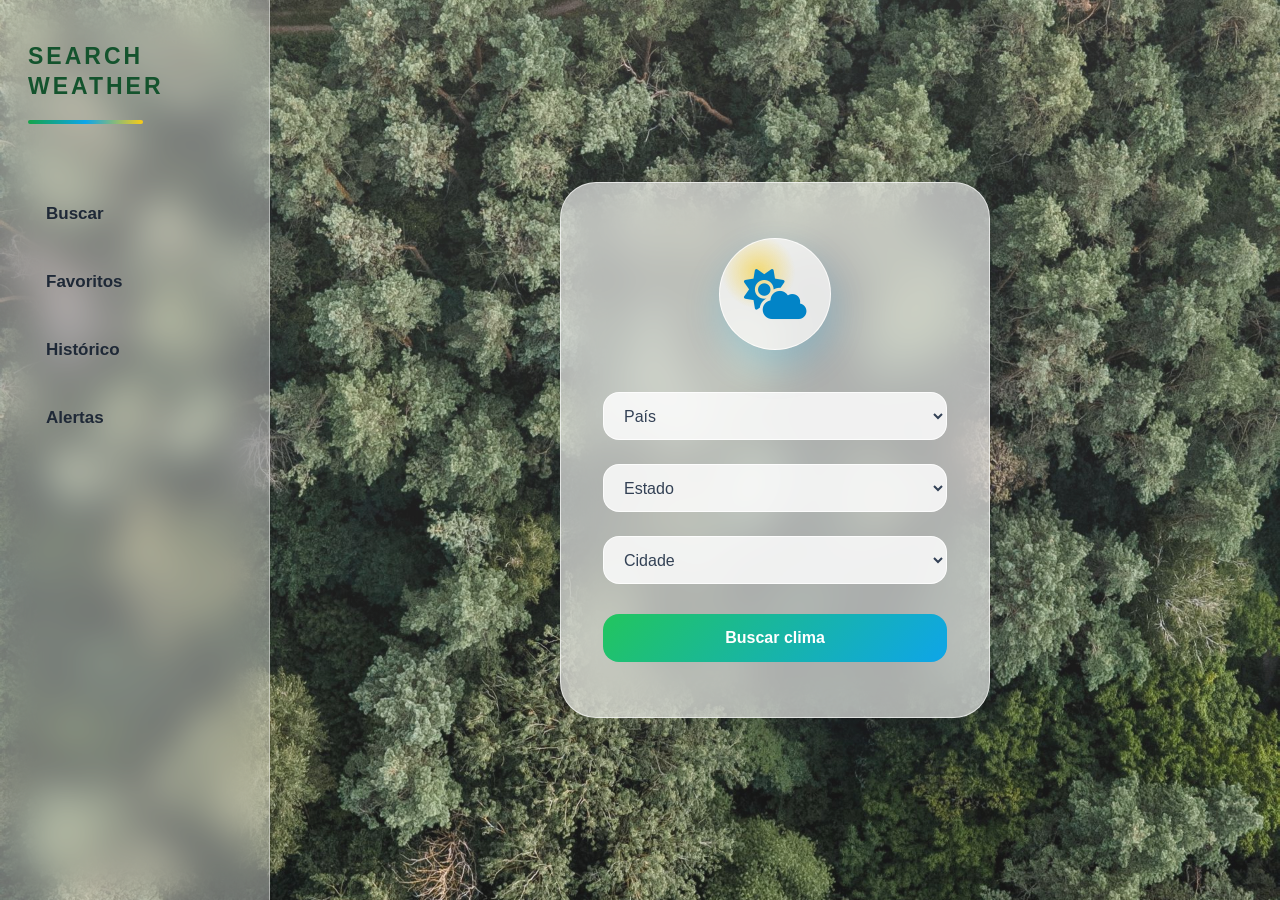
==== frontEnd/parteHTML/index.html @ 6e717e31 "Finalizando a home, parte HMTL e CSS da primeira pagina" ====
<!DOCTYPE html>
<html lang="pt-br">
<head>
    <meta charset="UTF-8">
    <meta name="viewport" content="width=device-width, initial-scale=1.0">
    <title>Search Weather - Home</title>

    <link rel="stylesheet" href="/frontEnd/parteCSS/style.css">
    <link rel="stylesheet" href="https://cdnjs.cloudflare.com/ajax/libs/font-awesome/6.5.1/css/all.min.css">
</head>
<body>
    <nav class="navbar">
        <div>
            <h1>SEARCH WEATHER</h1>

            <ul>
                <li>Buscar</li>
                <li>Favoritos</li>
                <li>Histórico</li>
                <li>Alertas</li>
            </ul>
        </div>
    </nav>

    <main>
        <form class="card_principal">
            <div>
                <div class="weather-circle">
                    <i id="weatherIcon" class="fa-solid fa-cloud-sun"></i>
                </div>

                <select name="pais" id="pais" required>
                    <option value="" selected disabled>País</option>
                </select>

                <select name="estado" id="estado" required>
                    <option value="" selected disabled>Estado</option>
                </select>

                <select name="cidade" id="cidade" required>
                    <option value="" selected disabled>Cidade</option>
                </select>

                <button type="submit">Buscar clima</button>
            </div>
        </form>
    </main>
</body>
</html>
---- frontEnd/parteCSS/style.css ----
* {
    margin: 0;
    padding: 0;
    box-sizing: border-box;
}

body {
    min-height: 100vh;
    color: #1f2937;
    font-family: Arial, Helvetica, sans-serif;
    display: flex;

    background:
        linear-gradient(
            rgba(255, 255, 255, 0.16),
            rgba(255, 255, 255, 0.08)
        ),
        url("/img/pexels-olenkabohovyk-10967985.jpg");

    background-size: cover;
    background-position: center 42%;
    background-repeat: no-repeat;
    background-attachment: fixed;
}


.navbar {
    width: 270px;
    min-height: 100vh;
    padding: 42px 28px;

    background: rgba(255, 255, 255, 0.36);
    backdrop-filter: blur(18px);
    -webkit-backdrop-filter: blur(18px);

    border-right: 1px solid rgba(255, 255, 255, 0.42);
    box-shadow: 10px 0 35px rgba(31, 41, 55, 0.10);
}

.navbar div {
    height: 100%;
    display: flex;
    flex-direction: column;
    gap: 65px;
}

.navbar h1 {
    font-size: 23px;
    color: #14532d;
    letter-spacing: 3px;
    line-height: 1.3;
    position: relative;
    padding-bottom: 22px;
}

.navbar h1::after {
    content: "";
    position: absolute;
    left: 0;
    bottom: 0;
    width: 115px;
    height: 4px;
    border-radius: 999px;
    background: linear-gradient(90deg, #16a34a, #0ea5e9, #facc15);
}

.navbar ul {
    list-style: none;
    display: flex;
    flex-direction: column;
    gap: 18px;
}

.navbar li {
    padding: 15px 18px;
    border-radius: 18px;
    cursor: pointer;
    color: #1f2937;
    font-size: 17px;
    font-weight: 600;
    transition: 0.25s ease;
}

.navbar li:hover {
    color: #14532d;
    background: rgba(255, 255, 255, 0.55);
    transform: translateX(8px);
    box-shadow: inset 4px 0 0 #22c55e;
}

main {
    flex: 1;
    min-height: 100vh;
    display: flex;
    justify-content: center;
    align-items: center;
}

.card_principal {
    width: 430px;
    min-height: 460px;
    padding: 55px 42px;
    border-radius: 36px;

    background: rgba(255, 255, 255, 0.62);
    backdrop-filter: blur(22px);
    border: 1px solid rgba(255, 255, 255, 0.65);
    box-shadow: 0 24px 70px rgba(31, 41, 55, 0.18);

    display: flex;
    flex-direction: column;
    justify-content: center;
}

.card_principal div {
    display: flex;
    flex-direction: column;
    gap: 24px;
}

.weather-circle {
    width: 112px;
    height: 112px;
    border-radius: 50%;
    margin: 0 auto 18px auto;

    display: flex;
    align-items: center;
    justify-content: center;

    background:
        radial-gradient(circle at 35% 30%, rgba(250, 204, 21, 0.55), transparent 35%),
        rgba(255, 255, 255, 0.70);

    border: 1px solid rgba(255, 255, 255, 0.8);
    box-shadow: 0 16px 35px rgba(14, 165, 233, 0.22);
}

.weather-circle i {
    font-size: 50px;
    color: #0284c7;
}

.card_principal select,
.card_principal button {
    width: 100%;
    height: 48px;
    border-radius: 16px;
    outline: none;
    font-size: 16px;
}

.card_principal select {
    padding: 0 16px;
    background: rgba(255, 255, 255, 0.82);
    color: #334155;
    border: 1px solid rgba(255, 255, 255, 0.85);
}

.card_principal select:focus {
    border-color: #38bdf8;
    box-shadow: 0 0 0 4px rgba(56, 189, 248, 0.18);
}

.card_principal button {
    border: none;
    background: linear-gradient(135deg, #22c55e, #0ea5e9);
    color: white;
    font-weight: bold;
    cursor: pointer;
    transition: 0.25s ease;
    margin-top: 6px;
}

.card_principal button:hover {
    transform: translateY(-2px);
    box-shadow: 0 12px 28px rgba(34, 197, 94, 0.26);
}
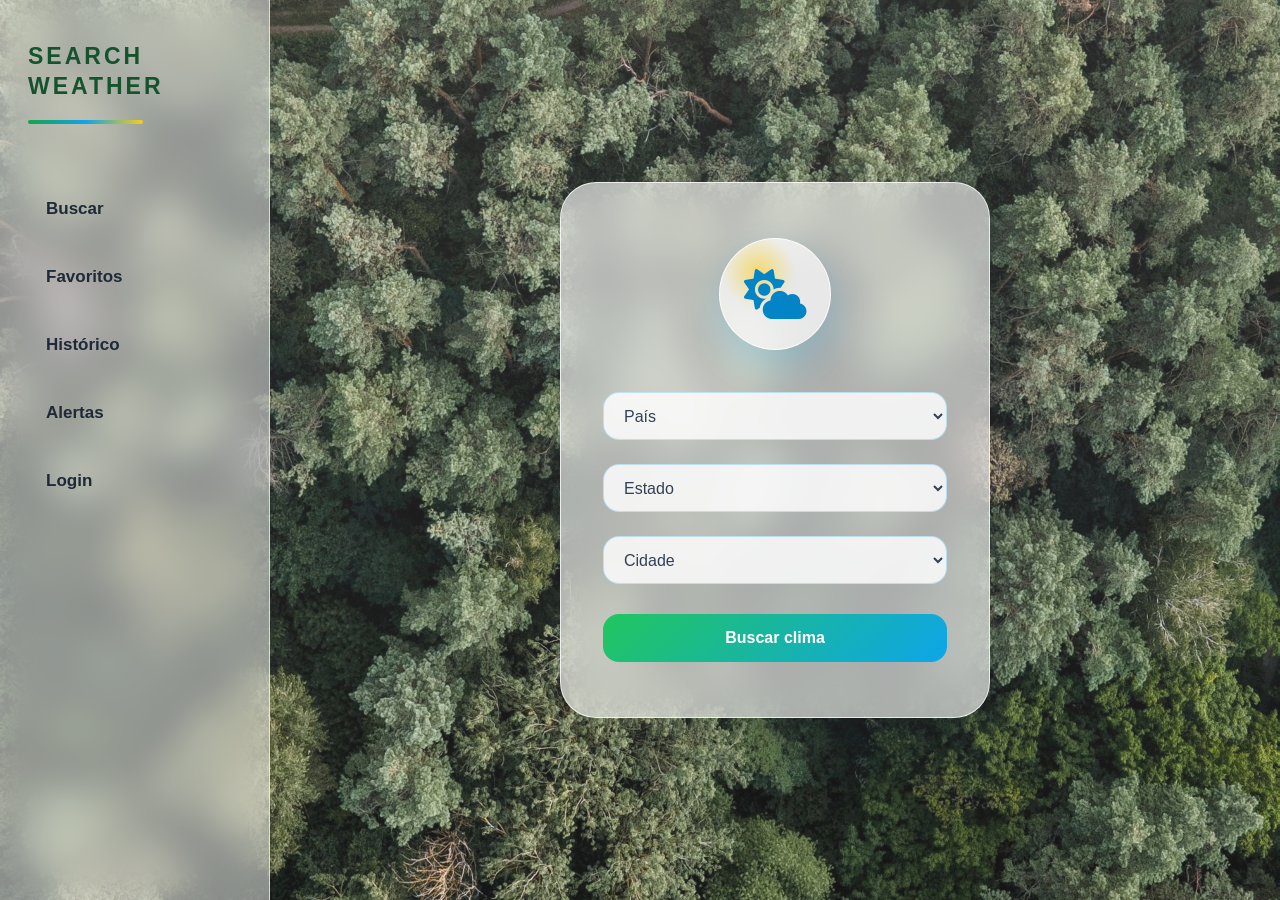
==== commit 99e79a63: "Atualizando HTML" ====
--- a/frontEnd/parteHTML/index.html
+++ b/frontEnd/parteHTML/index.html
@@ -3,47 +3,120 @@
 <head>
     <meta charset="UTF-8">
     <meta name="viewport" content="width=device-width, initial-scale=1.0">
+
     <title>Search Weather - Home</title>
 
-    <link rel="stylesheet" href="/frontEnd/parteCSS/style.css">
-    <link rel="stylesheet" href="https://cdnjs.cloudflare.com/ajax/libs/font-awesome/6.5.1/css/all.min.css">
+    <link
+        rel="stylesheet"
+        href="/frontEnd/parteCSS/style.css"
+    >
+
+    <link
+        rel="stylesheet"
+        href="https://cdnjs.cloudflare.com/ajax/libs/font-awesome/6.5.1/css/all.min.css"
+    >
 </head>
+
 <body>
+
     <nav class="navbar">
         <div>
             <h1>SEARCH WEATHER</h1>
+            
+            <ul>
+                <li>
+                    <a href="/frontEnd/parteHTML/buscar.html">
+                        Buscar
+                    </a>
+                </li>
 
-            <ul>
-                <li>Buscar</li>
-                <li>Favoritos</li>
-                <li>Histórico</li>
-                <li>Alertas</li>
+                <li>
+                    <a href="/frontEnd/parteHTML/favoritos.html">
+                        Favoritos
+                    </a>
+                </li>
+
+                <li>
+                    <a href="/frontEnd/parteHTML/historico.html">
+                        Histórico
+                    </a>
+                </li>
+
+                <li>
+                    <a href="/frontEnd/parteHTML/alertas.html">
+                        Alertas
+                    </a>
+                </li>
+
+                <li>
+                    <a href="/frontEnd/parteHTML/login.html">
+                        Login
+                    </a>
+                </li>
             </ul>
         </div>
     </nav>
 
     <main>
         <form class="card_principal">
+
             <div>
                 <div class="weather-circle">
-                    <i id="weatherIcon" class="fa-solid fa-cloud-sun"></i>
+                    <i
+                        id="weatherIcon"
+                        class="fa-solid fa-cloud-sun"
+                    ></i>
                 </div>
 
-                <select name="pais" id="pais" required>
-                    <option value="" selected disabled>País</option>
+                <select
+                    name="pais"
+                    id="pais"
+                    required
+                >
+                    <option
+                        value=""
+                        selected
+                        disabled
+                    >
+                        País
+                    </option>
                 </select>
 
-                <select name="estado" id="estado" required>
-                    <option value="" selected disabled>Estado</option>
+                <select
+                    name="estado"
+                    id="estado"
+                    required
+                >
+                    <option
+                        value=""
+                        selected
+                        disabled
+                    >
+                        Estado
+                    </option>
                 </select>
 
-                <select name="cidade" id="cidade" required>
-                    <option value="" selected disabled>Cidade</option>
+                <select
+                    name="cidade"
+                    id="cidade"
+                    required
+                >
+                    <option
+                        value=""
+                        selected
+                        disabled
+                    >
+                        Cidade
+                    </option>
                 </select>
 
-                <button type="submit">Buscar clima</button>
+                <button type="submit">
+                    Buscar clima
+                </button>
             </div>
+
         </form>
     </main>
+
 </body>
 </html>
--- a/frontEnd/parteCSS/style.css
+++ b/frontEnd/parteCSS/style.css
@@ -6,9 +6,10 @@
 
 body {
     min-height: 100vh;
+    display: flex;
+
     color: #1f2937;
     font-family: Arial, Helvetica, sans-serif;
-    display: flex;
 
     background:
         linear-gradient(
@@ -23,156 +24,276 @@
     background-attachment: fixed;
 }
 
+/* NAVBAR */
 
 .navbar {
     width: 270px;
     min-height: 100vh;
     padding: 42px 28px;
 
-    background: rgba(255, 255, 255, 0.36);
+    background: rgba(255, 255, 255, 0.48);
+
     backdrop-filter: blur(18px);
     -webkit-backdrop-filter: blur(18px);
 
-    border-right: 1px solid rgba(255, 255, 255, 0.42);
-    box-shadow: 10px 0 35px rgba(31, 41, 55, 0.10);
-}
-
-.navbar div {
-    height: 100%;
+    border-right: 1px solid rgba(255, 255, 255, 0.65);
+
+    box-shadow:
+        10px 0 35px rgba(31, 41, 55, 0.08);
+}
+
+.navbar > div {
+    min-height: calc(100vh - 84px);
+
     display: flex;
     flex-direction: column;
-    gap: 65px;
+    gap: 60px;
 }
 
 .navbar h1 {
+    position: relative;
+
+    padding-bottom: 22px;
+
+    color: #14532d;
     font-size: 23px;
-    color: #14532d;
     letter-spacing: 3px;
     line-height: 1.3;
-    position: relative;
-    padding-bottom: 22px;
 }
 
 .navbar h1::after {
     content: "";
+
     position: absolute;
     left: 0;
     bottom: 0;
+
     width: 115px;
     height: 4px;
+
     border-radius: 999px;
-    background: linear-gradient(90deg, #16a34a, #0ea5e9, #facc15);
+
+    background:
+        linear-gradient(
+            90deg,
+            #16a34a,
+            #0ea5e9,
+            #facc15
+        );
 }
 
 .navbar ul {
     list-style: none;
+
     display: flex;
     flex-direction: column;
     gap: 18px;
 }
 
 .navbar li {
+    border-radius: 18px;
+
+    transition:
+        transform 0.25s ease,
+        background 0.25s ease,
+        box-shadow 0.25s ease;
+}
+
+.navbar li:hover {
+    background: rgba(255, 255, 255, 0.65);
+
+    transform: translateX(8px);
+
+    box-shadow:
+        inset 4px 0 0 #22c55e;
+}
+
+.navbar a {
+    display: block;
+
     padding: 15px 18px;
-    border-radius: 18px;
-    cursor: pointer;
+
     color: #1f2937;
     font-size: 17px;
     font-weight: 600;
-    transition: 0.25s ease;
-}
-
-.navbar li:hover {
+    text-decoration: none;
+
+    transition: color 0.25s ease;
+}
+
+.navbar li:hover a {
     color: #14532d;
-    background: rgba(255, 255, 255, 0.55);
-    transform: translateX(8px);
-    box-shadow: inset 4px 0 0 #22c55e;
-}
+}
+
+/* CONTEÚDO PRINCIPAL */
 
 main {
     flex: 1;
     min-height: 100vh;
-    display: flex;
+
+    display: flex;
+    align-items: center;
     justify-content: center;
-    align-items: center;
-}
+
+    padding: 40px;
+}
+
+/* CARD PRINCIPAL */
 
 .card_principal {
     width: 430px;
     min-height: 460px;
     padding: 55px 42px;
+
+    border: 1px solid rgba(255, 255, 255, 0.75);
     border-radius: 36px;
 
     background: rgba(255, 255, 255, 0.62);
-    backdrop-filter: blur(22px);
-    border: 1px solid rgba(255, 255, 255, 0.65);
-    box-shadow: 0 24px 70px rgba(31, 41, 55, 0.18);
-
-    display: flex;
-    flex-direction: column;
-    justify-content: center;
-}
-
-.card_principal div {
+
+    backdrop-filter: blur(18px);
+    -webkit-backdrop-filter: blur(18px);
+
+    box-shadow:
+        0 24px 70px rgba(31, 41, 55, 0.16);
+}
+
+.card_principal > div {
     display: flex;
     flex-direction: column;
     gap: 24px;
 }
+
+/* CÍRCULO DO CLIMA */
 
 .weather-circle {
     width: 112px;
     height: 112px;
-    border-radius: 50%;
-    margin: 0 auto 18px auto;
+    margin: 0 auto 18px;
 
     display: flex;
     align-items: center;
     justify-content: center;
 
-    background:
-        radial-gradient(circle at 35% 30%, rgba(250, 204, 21, 0.55), transparent 35%),
-        rgba(255, 255, 255, 0.70);
-
     border: 1px solid rgba(255, 255, 255, 0.8);
-    box-shadow: 0 16px 35px rgba(14, 165, 233, 0.22);
+    border-radius: 50%;
+
+    background:
+        radial-gradient(
+            circle at 35% 30%,
+            rgba(250, 204, 21, 0.55),
+            transparent 35%
+        ),
+        rgba(255, 255, 255, 0.7);
+
+    box-shadow:
+        0 16px 35px rgba(14, 165, 233, 0.22);
 }
 
 .weather-circle i {
+    color: #0284c7;
     font-size: 50px;
-    color: #0284c7;
-}
+}
+
+/* CAMPOS E BOTÃO */
 
 .card_principal select,
 .card_principal button {
     width: 100%;
     height: 48px;
+
     border-radius: 16px;
     outline: none;
+
+    font-family: inherit;
     font-size: 16px;
 }
 
 .card_principal select {
     padding: 0 16px;
+
+    border: 1px solid rgba(14, 165, 233, 0.24);
+
     background: rgba(255, 255, 255, 0.82);
     color: #334155;
-    border: 1px solid rgba(255, 255, 255, 0.85);
+
+    cursor: pointer;
+
+    transition:
+        border-color 0.25s ease,
+        box-shadow 0.25s ease;
 }
 
 .card_principal select:focus {
     border-color: #38bdf8;
-    box-shadow: 0 0 0 4px rgba(56, 189, 248, 0.18);
+
+    box-shadow:
+        0 0 0 4px rgba(56, 189, 248, 0.16);
 }
 
 .card_principal button {
+    margin-top: 6px;
+
     border: none;
-    background: linear-gradient(135deg, #22c55e, #0ea5e9);
+
+    background:
+        linear-gradient(
+            135deg,
+            #22c55e,
+            #0ea5e9
+        );
+
     color: white;
     font-weight: bold;
+
     cursor: pointer;
-    transition: 0.25s ease;
-    margin-top: 6px;
+
+    transition:
+        transform 0.25s ease,
+        box-shadow 0.25s ease;
 }
 
 .card_principal button:hover {
     transform: translateY(-2px);
-    box-shadow: 0 12px 28px rgba(34, 197, 94, 0.26);
+
+    box-shadow:
+        0 12px 28px rgba(34, 197, 94, 0.24);
+}
+
+/* RESPONSIVIDADE */
+
+@media (max-width: 800px) {
+    body {
+        flex-direction: column;
+    }
+
+    .navbar {
+        width: 100%;
+        min-height: auto;
+        padding: 24px;
+    }
+
+    .navbar > div {
+        min-height: auto;
+        gap: 28px;
+    }
+
+    .navbar ul {
+        flex-direction: row;
+        flex-wrap: wrap;
+        gap: 10px;
+    }
+
+    .navbar li:hover {
+        transform: translateY(-2px);
+    }
+
+    main {
+        min-height: auto;
+        padding: 50px 20px;
+    }
+
+    .card_principal {
+        width: 100%;
+        max-width: 430px;
+    }
 }
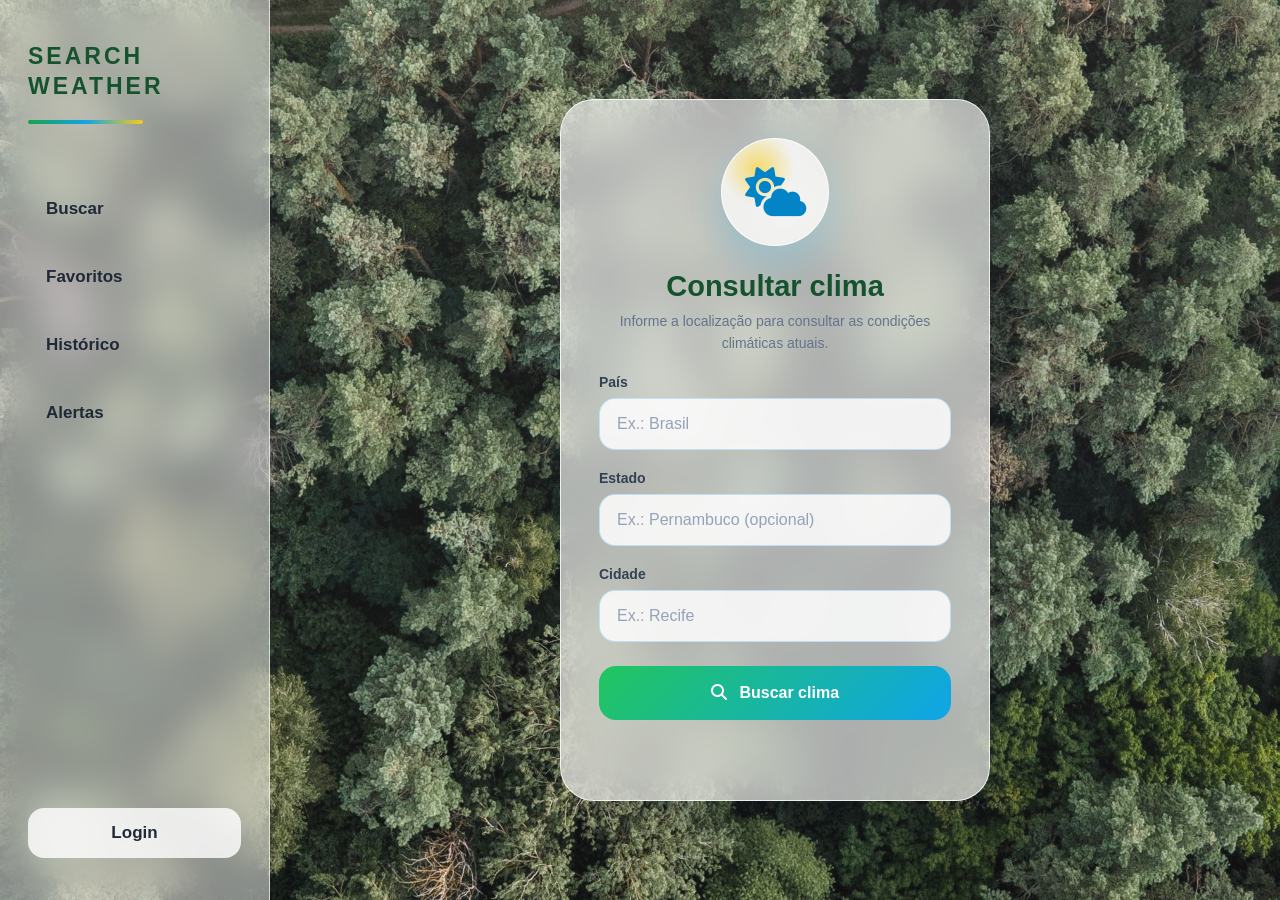
==== commit 2935e410: "Finalizando conexão do back com o front, e suas devidas requisições" ====
--- a/frontEnd/parteHTML/index.html
+++ b/frontEnd/parteHTML/index.html
@@ -2,7 +2,11 @@
 <html lang="pt-br">
 <head>
     <meta charset="UTF-8">
-    <meta name="viewport" content="width=device-width, initial-scale=1.0">
+
+    <meta
+        name="viewport"
+        content="width=device-width, initial-scale=1.0"
+    >
 
     <title>Search Weather - Home</title>
 
@@ -22,7 +26,7 @@
     <nav class="navbar">
         <div>
             <h1>SEARCH WEATHER</h1>
-            
+
             <ul>
                 <li>
                     <a href="/frontEnd/parteHTML/buscar.html">
@@ -47,76 +51,233 @@
                         Alertas
                     </a>
                 </li>
-
-                <li>
-                    <a href="/frontEnd/parteHTML/login.html">
-                        Login
-                    </a>
-                </li>
             </ul>
+
+            <div class="user_area">
+                <a
+                    href="/frontEnd/parteHTML/login.html"
+                    id="loginButton"
+                    class="login_button"
+                >
+                    Login
+                </a>
+
+                <div
+                    id="profileMenu"
+                    class="profile_menu"
+                    hidden
+                >
+                    <button
+                        type="button"
+                        id="profileButton"
+                        class="profile_button"
+                    >
+                        <i class="fa-solid fa-user"></i>
+
+                        <span id="userName">
+                            Perfil
+                        </span>
+
+                        <i class="fa-solid fa-chevron-down"></i>
+                    </button>
+
+                    <div
+                        id="profileDropdown"
+                        class="profile_dropdown"
+                        hidden
+                    >
+                        <a href="/frontEnd/parteHTML/perfil.html">
+                            Meu perfil
+                        </a>
+
+                        <button
+                            type="button"
+                            id="logoutButton"
+                        >
+                            Sair
+                        </button>
+                    </div>
+                </div>
+            </div>
         </div>
     </nav>
 
-    <main>
-        <form class="card_principal">
-
-            <div>
-                <div class="weather-circle">
+    <main class="main_content">
+
+        <section class="home_layout">
+
+            <form
+                id="homeWeatherForm"
+                class="search_card"
+            >
+                <div class="weather_circle">
                     <i
-                        id="weatherIcon"
+                        id="homeWeatherIcon"
                         class="fa-solid fa-cloud-sun"
                     ></i>
                 </div>
 
-                <select
-                    name="pais"
-                    id="pais"
-                    required
+                <div class="search_header">
+                    <h2>Consultar clima</h2>
+
+                    <p>
+                        Informe a localização para consultar
+                        as condições climáticas atuais.
+                    </p>
+                </div>
+
+                <div class="input_group">
+                    <label for="homeCountryInput">
+                        País
+                    </label>
+
+                    <input
+                        type="text"
+                        id="homeCountryInput"
+                        name="country"
+                        placeholder="Ex.: Brasil"
+                        autocomplete="country-name"
+                        required
+                    >
+                </div>
+
+                <div class="input_group">
+                    <label for="homeStateInput">
+                        Estado
+                    </label>
+
+                    <input
+                        type="text"
+                        id="homeStateInput"
+                        name="state"
+                        placeholder="Ex.: Pernambuco (opcional)"
+                        autocomplete="address-level1"
+                    >
+                </div>
+
+                <div class="input_group">
+                    <label for="homeCityInput">
+                        Cidade
+                    </label>
+
+                    <input
+                        type="text"
+                        id="homeCityInput"
+                        name="city_name"
+                        placeholder="Ex.: Recife"
+                        autocomplete="address-level2"
+                        required
+                    >
+                </div>
+
+                <button
+                    type="submit"
+                    id="homeSearchButton"
                 >
-                    <option
-                        value=""
-                        selected
-                        disabled
-                    >
-                        País
-                    </option>
-                </select>
-
-                <select
-                    name="estado"
-                    id="estado"
-                    required
-                >
-                    <option
-                        value=""
-                        selected
-                        disabled
-                    >
-                        Estado
-                    </option>
-                </select>
-
-                <select
-                    name="cidade"
-                    id="cidade"
-                    required
-                >
-                    <option
-                        value=""
-                        selected
-                        disabled
-                    >
-                        Cidade
-                    </option>
-                </select>
-
-                <button type="submit">
+                    <i class="fa-solid fa-magnifying-glass"></i>
                     Buscar clima
                 </button>
-            </div>
-
-        </form>
+
+                <p id="homeMessage"></p>
+            </form>
+
+            <section
+                id="homeResultCard"
+                class="result_card"
+                hidden
+            >
+                <div class="result_top">
+                    <div>
+                        <span class="result_label">
+                            Clima atual
+                        </span>
+
+                        <h2 id="homeResultCity">
+                            Cidade
+                        </h2>
+
+                        <p id="homeResultLocation">
+                            Estado, País
+                        </p>
+                    </div>
+
+                    <div class="result_icon">
+                        <i
+                            id="homeResultIcon"
+                            class="fa-solid fa-cloud-sun"
+                        ></i>
+                    </div>
+                </div>
+
+                <div class="temperature_area">
+                    <strong id="homeResultTemperature">
+                        --°C
+                    </strong>
+
+                    <span id="homeResultCondition">
+                        Condição climática
+                    </span>
+                </div>
+
+                <div class="weather_details">
+
+                    <div class="detail_card">
+                        <i class="fa-solid fa-temperature-half"></i>
+
+                        <div>
+                            <span>Sensação térmica</span>
+
+                            <strong id="homeResultApparentTemperature">
+                                --°C
+                            </strong>
+                        </div>
+                    </div>
+
+                    <div class="detail_card">
+                        <i class="fa-solid fa-droplet"></i>
+
+                        <div>
+                            <span>Umidade</span>
+
+                            <strong id="homeResultHumidity">
+                                --%
+                            </strong>
+                        </div>
+                    </div>
+
+                    <div class="detail_card">
+                        <i class="fa-solid fa-wind"></i>
+
+                        <div>
+                            <span>Vento</span>
+
+                            <strong id="homeResultWindSpeed">
+                                -- km/h
+                            </strong>
+                        </div>
+                    </div>
+
+                    <div class="detail_card">
+                        <i class="fa-solid fa-clock"></i>
+
+                        <div>
+                            <span>Registrado em</span>
+
+                            <strong id="homeResultRecordedAt">
+                                --
+                            </strong>
+                        </div>
+                    </div>
+
+                </div>
+            </section>
+
+        </section>
+
     </main>
+
+    <script src="/frontEnd/parteJS/auth.js"></script>
+    <script src="/frontEnd/parteJS/home.js"></script>
 
 </body>
 </html>
--- a/frontEnd/parteCSS/style.css
+++ b/frontEnd/parteCSS/style.css
@@ -4,6 +4,14 @@
     box-sizing: border-box;
 }
 
+[hidden] {
+    display: none !important;
+}
+
+html {
+    min-height: 100%;
+}
+
 body {
     min-height: 100vh;
     display: flex;
@@ -13,8 +21,8 @@
 
     background:
         linear-gradient(
-            rgba(255, 255, 255, 0.16),
-            rgba(255, 255, 255, 0.08)
+            rgba(255, 255, 255, 0.12),
+            rgba(255, 255, 255, 0.06)
         ),
         url("/img/pexels-olenkabohovyk-10967985.jpg");
 
@@ -117,123 +125,288 @@
     font-size: 17px;
     font-weight: 600;
     text-decoration: none;
-
-    transition: color 0.25s ease;
 }
 
 .navbar li:hover a {
     color: #14532d;
 }
 
-/* CONTEÚDO PRINCIPAL */
-
-main {
+/* LOGIN E PERFIL */
+
+.user_area {
+    margin-top: auto;
+}
+
+.login_button {
+    display: block;
+
+    width: 100%;
+    padding: 14px;
+
+    border-radius: 16px;
+
+    background: rgba(255, 255, 255, 0.82);
+
+    color: #166534;
+    font-size: 16px;
+    font-weight: bold;
+    text-align: center;
+    text-decoration: none;
+
+    transition: 0.25s ease;
+}
+
+.login_button:hover {
+    background: #dcfce7;
+    transform: translateY(-2px);
+}
+
+.profile_menu {
+    position: relative;
+    width: 100%;
+}
+
+.profile_button {
+    width: 100%;
+    min-height: 50px;
+    padding: 0 14px;
+
+    display: flex;
+    align-items: center;
+    justify-content: space-between;
+    gap: 10px;
+
+    border: none;
+    border-radius: 16px;
+
+    background: rgba(255, 255, 255, 0.82);
+    color: #166534;
+
+    font-family: inherit;
+    font-size: 15px;
+    font-weight: bold;
+
+    cursor: pointer;
+    transition: 0.25s ease;
+}
+
+.profile_button:hover {
+    background: #dcfce7;
+    transform: translateY(-2px);
+}
+
+.profile_dropdown {
+    position: absolute;
+    left: 0;
+    bottom: 62px;
+    z-index: 20;
+
+    width: 100%;
+
+    overflow: hidden;
+    border-radius: 16px;
+
+    background: white;
+
+    box-shadow:
+        0 15px 35px rgba(0, 0, 0, 0.14);
+}
+
+.profile_dropdown a,
+.profile_dropdown button {
+    display: block;
+
+    width: 100%;
+    padding: 14px;
+
+    border: none;
+    background: white;
+
+    color: #334155;
+    font-family: inherit;
+    font-size: 15px;
+    text-align: left;
+    text-decoration: none;
+
+    cursor: pointer;
+}
+
+.profile_dropdown a:hover,
+.profile_dropdown button:hover {
+    background: #ecfdf5;
+}
+
+/* CONTEÚDO */
+
+.main_content {
     flex: 1;
+    min-width: 0;
     min-height: 100vh;
+
+    padding: 48px;
 
     display: flex;
     align-items: center;
     justify-content: center;
-
-    padding: 40px;
-}
-
-/* CARD PRINCIPAL */
-
-.card_principal {
-    width: 430px;
-    min-height: 460px;
-    padding: 55px 42px;
-
-    border: 1px solid rgba(255, 255, 255, 0.75);
-    border-radius: 36px;
-
-    background: rgba(255, 255, 255, 0.62);
-
-    backdrop-filter: blur(18px);
-    -webkit-backdrop-filter: blur(18px);
-
-    box-shadow:
-        0 24px 70px rgba(31, 41, 55, 0.16);
-}
-
-.card_principal > div {
+}
+
+.home_layout {
+    width: 100%;
+    max-width: 1120px;
+
+    display: grid;
+    grid-template-columns: minmax(340px, 430px);
+    justify-content: center;
+    align-items: stretch;
+    gap: 30px;
+
+    transition: grid-template-columns 0.35s ease;
+}
+
+.home_layout.has_result {
+    grid-template-columns:
+        minmax(340px, 430px)
+        minmax(400px, 1fr);
+
+    justify-content: stretch;
+}
+
+/* CARD DE BUSCA */
+
+.search_card {
+    min-height: 600px;
+    padding: 38px;
+
     display: flex;
     flex-direction: column;
-    gap: 24px;
-}
-
-/* CÍRCULO DO CLIMA */
-
-.weather-circle {
-    width: 112px;
-    height: 112px;
-    margin: 0 auto 18px;
+    gap: 20px;
+
+    border: 1px solid rgba(255, 255, 255, 0.78);
+    border-radius: 34px;
+
+    background: rgba(255, 255, 255, 0.64);
+
+    backdrop-filter: blur(20px);
+    -webkit-backdrop-filter: blur(20px);
+
+    box-shadow:
+        0 25px 70px rgba(15, 23, 42, 0.16);
+}
+
+.weather_circle {
+    width: 108px;
+    height: 108px;
+    margin: 0 auto 4px;
 
     display: flex;
     align-items: center;
     justify-content: center;
 
-    border: 1px solid rgba(255, 255, 255, 0.8);
+    border: 1px solid rgba(255, 255, 255, 0.85);
     border-radius: 50%;
 
     background:
         radial-gradient(
-            circle at 35% 30%,
-            rgba(250, 204, 21, 0.55),
+            circle at 34% 28%,
+            rgba(250, 204, 21, 0.6),
             transparent 35%
         ),
-        rgba(255, 255, 255, 0.7);
-
-    box-shadow:
-        0 16px 35px rgba(14, 165, 233, 0.22);
-}
-
-.weather-circle i {
+        rgba(255, 255, 255, 0.76);
+
+    box-shadow:
+        0 18px 38px rgba(14, 165, 233, 0.22);
+}
+
+.weather_circle i {
     color: #0284c7;
-    font-size: 50px;
-}
-
-/* CAMPOS E BOTÃO */
-
-.card_principal select,
-.card_principal button {
+    font-size: 49px;
+
+    transition:
+        color 0.3s ease,
+        transform 0.3s ease;
+}
+
+.weather_circle i.icon_changed {
+    animation: iconPulse 0.5s ease;
+}
+
+.search_header {
+    text-align: center;
+}
+
+.search_header h2 {
+    margin-bottom: 8px;
+
+    color: #14532d;
+    font-size: 29px;
+}
+
+.search_header p {
+    color: #64748b;
+    font-size: 14px;
+    line-height: 1.55;
+}
+
+.input_group {
+    display: flex;
+    flex-direction: column;
+    gap: 8px;
+}
+
+.input_group label {
+    color: #334155;
+    font-size: 14px;
+    font-weight: 700;
+}
+
+.input_group input {
     width: 100%;
-    height: 48px;
-
+    height: 52px;
+    padding: 0 17px;
+
+    border: 1px solid rgba(14, 165, 233, 0.24);
     border-radius: 16px;
+
     outline: none;
+
+    background: rgba(255, 255, 255, 0.84);
+    color: #1f2937;
 
     font-family: inherit;
     font-size: 16px;
-}
-
-.card_principal select {
-    padding: 0 16px;
-
-    border: 1px solid rgba(14, 165, 233, 0.24);
-
-    background: rgba(255, 255, 255, 0.82);
-    color: #334155;
-
-    cursor: pointer;
 
     transition:
         border-color 0.25s ease,
-        box-shadow 0.25s ease;
-}
-
-.card_principal select:focus {
-    border-color: #38bdf8;
-
-    box-shadow:
-        0 0 0 4px rgba(56, 189, 248, 0.16);
-}
-
-.card_principal button {
-    margin-top: 6px;
+        box-shadow 0.25s ease,
+        transform 0.25s ease,
+        background 0.25s ease;
+}
+
+.input_group input::placeholder {
+    color: #94a3b8;
+}
+
+.input_group input:hover {
+    background: rgba(255, 255, 255, 0.96);
+}
+
+.input_group input:focus {
+    border-color: #0ea5e9;
+    background: white;
+
+    transform: translateY(-1px);
+
+    box-shadow:
+        0 0 0 4px rgba(14, 165, 233, 0.14);
+}
+
+.search_card > button {
+    width: 100%;
+    height: 54px;
+    margin-top: 4px;
 
     border: none;
+    border-radius: 17px;
 
     background:
         linear-gradient(
@@ -243,25 +416,265 @@
         );
 
     color: white;
+    font-family: inherit;
+    font-size: 16px;
     font-weight: bold;
 
     cursor: pointer;
+
+    transition:
+        transform 0.25s ease,
+        box-shadow 0.25s ease,
+        opacity 0.25s ease;
+}
+
+.search_card > button i {
+    margin-right: 8px;
+}
+
+.search_card > button:hover {
+    transform: translateY(-2px);
+
+    box-shadow:
+        0 14px 32px rgba(14, 165, 233, 0.24);
+}
+
+.search_card > button:disabled {
+    cursor: not-allowed;
+    opacity: 0.65;
+    transform: none;
+}
+
+#homeMessage {
+    min-height: 22px;
+
+    font-size: 14px;
+    font-weight: 600;
+    text-align: center;
+}
+
+/* CARD DO RESULTADO */
+
+.result_card {
+    min-height: 600px;
+    padding: 38px;
+
+    border: 1px solid rgba(255, 255, 255, 0.78);
+    border-radius: 34px;
+
+    background:
+        linear-gradient(
+            145deg,
+            rgba(255, 255, 255, 0.76),
+            rgba(240, 253, 250, 0.66)
+        );
+
+    backdrop-filter: blur(20px);
+    -webkit-backdrop-filter: blur(20px);
+
+    box-shadow:
+        0 25px 70px rgba(15, 23, 42, 0.16);
+
+    animation: resultAppear 0.45s ease;
+}
+
+.result_top {
+    display: flex;
+    align-items: center;
+    justify-content: space-between;
+    gap: 25px;
+
+    margin-bottom: 28px;
+}
+
+.result_label {
+    display: inline-block;
+    margin-bottom: 10px;
+
+    color: #0284c7;
+    font-size: 13px;
+    font-weight: bold;
+    letter-spacing: 1.4px;
+    text-transform: uppercase;
+}
+
+.result_top h2 {
+    margin-bottom: 7px;
+
+    color: #14532d;
+    font-size: 34px;
+}
+
+.result_top p {
+    color: #64748b;
+    font-size: 16px;
+}
+
+.result_icon {
+    width: 104px;
+    height: 104px;
+    flex-shrink: 0;
+
+    display: flex;
+    align-items: center;
+    justify-content: center;
+
+    border-radius: 28px;
+
+    background:
+        radial-gradient(
+            circle at 35% 30%,
+            rgba(250, 204, 21, 0.46),
+            transparent 40%
+        ),
+        rgba(224, 242, 254, 0.76);
+
+    box-shadow:
+        0 16px 35px rgba(14, 165, 233, 0.18);
+}
+
+.result_icon i {
+    color: #0284c7;
+    font-size: 50px;
+}
+
+.temperature_area {
+    margin-bottom: 28px;
+    padding: 25px;
+
+    display: flex;
+    align-items: center;
+    justify-content: space-between;
+    gap: 20px;
+
+    border-radius: 24px;
+
+    background: rgba(255, 255, 255, 0.66);
+}
+
+.temperature_area strong {
+    color: #0f172a;
+    font-size: 55px;
+    line-height: 1;
+}
+
+.temperature_area span {
+    max-width: 190px;
+
+    color: #475569;
+    font-size: 18px;
+    font-weight: 700;
+    text-align: right;
+}
+
+.weather_details {
+    display: grid;
+    grid-template-columns: repeat(2, 1fr);
+    gap: 16px;
+}
+
+.detail_card {
+    min-height: 110px;
+    padding: 19px;
+
+    display: flex;
+    align-items: center;
+    gap: 15px;
+
+    border: 1px solid rgba(255, 255, 255, 0.76);
+    border-radius: 20px;
+
+    background: rgba(255, 255, 255, 0.66);
 
     transition:
         transform 0.25s ease,
         box-shadow 0.25s ease;
 }
 
-.card_principal button:hover {
-    transform: translateY(-2px);
-
-    box-shadow:
-        0 12px 28px rgba(34, 197, 94, 0.24);
+.detail_card:hover {
+    transform: translateY(-3px);
+
+    box-shadow:
+        0 14px 30px rgba(14, 165, 233, 0.1);
+}
+
+.detail_card > i {
+    width: 42px;
+    height: 42px;
+    flex-shrink: 0;
+
+    display: flex;
+    align-items: center;
+    justify-content: center;
+
+    border-radius: 14px;
+
+    background: rgba(14, 165, 233, 0.12);
+    color: #0284c7;
+
+    font-size: 18px;
+}
+
+.detail_card span {
+    display: block;
+    margin-bottom: 5px;
+
+    color: #64748b;
+    font-size: 13px;
+}
+
+.detail_card strong {
+    color: #0f172a;
+    font-size: 17px;
+}
+
+/* ANIMAÇÕES */
+
+@keyframes resultAppear {
+    from {
+        opacity: 0;
+        transform: translateX(28px);
+    }
+
+    to {
+        opacity: 1;
+        transform: translateX(0);
+    }
+}
+
+@keyframes iconPulse {
+    0% {
+        transform: scale(0.8);
+    }
+
+    50% {
+        transform: scale(1.15);
+    }
+
+    100% {
+        transform: scale(1);
+    }
 }
 
 /* RESPONSIVIDADE */
 
-@media (max-width: 800px) {
+@media (max-width: 1050px) {
+    .main_content {
+        padding: 35px;
+    }
+
+    .home_layout {
+        grid-template-columns: 1fr;
+        max-width: 720px;
+    }
+
+    .search_card,
+    .result_card {
+        min-height: auto;
+    }
+}
+
+@media (max-width: 900px) {
     body {
         flex-direction: column;
     }
@@ -283,17 +696,69 @@
         gap: 10px;
     }
 
-    .navbar li:hover {
-        transform: translateY(-2px);
-    }
-
-    main {
+    .user_area {
+        margin-top: 0;
+    }
+
+    .profile_dropdown {
+        top: 62px;
+        bottom: auto;
+    }
+
+    .main_content {
         min-height: auto;
-        padding: 50px 20px;
-    }
-
-    .card_principal {
-        width: 100%;
-        max-width: 430px;
+        padding: 30px 22px;
+    }
+}
+
+@media (max-width: 600px) {
+    .navbar ul {
+        flex-direction: column;
+    }
+
+    .main_content {
+        padding: 22px 14px;
+    }
+
+    .search_card,
+    .result_card {
+        padding: 25px 20px;
+        border-radius: 27px;
+    }
+
+    .result_top {
+        align-items: flex-start;
+    }
+
+    .result_icon {
+        width: 78px;
+        height: 78px;
+        border-radius: 22px;
+    }
+
+    .result_icon i {
+        font-size: 39px;
+    }
+
+    .result_top h2 {
+        font-size: 27px;
+    }
+
+    .temperature_area {
+        flex-direction: column;
+        align-items: flex-start;
+    }
+
+    .temperature_area strong {
+        font-size: 48px;
+    }
+
+    .temperature_area span {
+        max-width: none;
+        text-align: left;
+    }
+
+    .weather_details {
+        grid-template-columns: 1fr;
     }
 }
